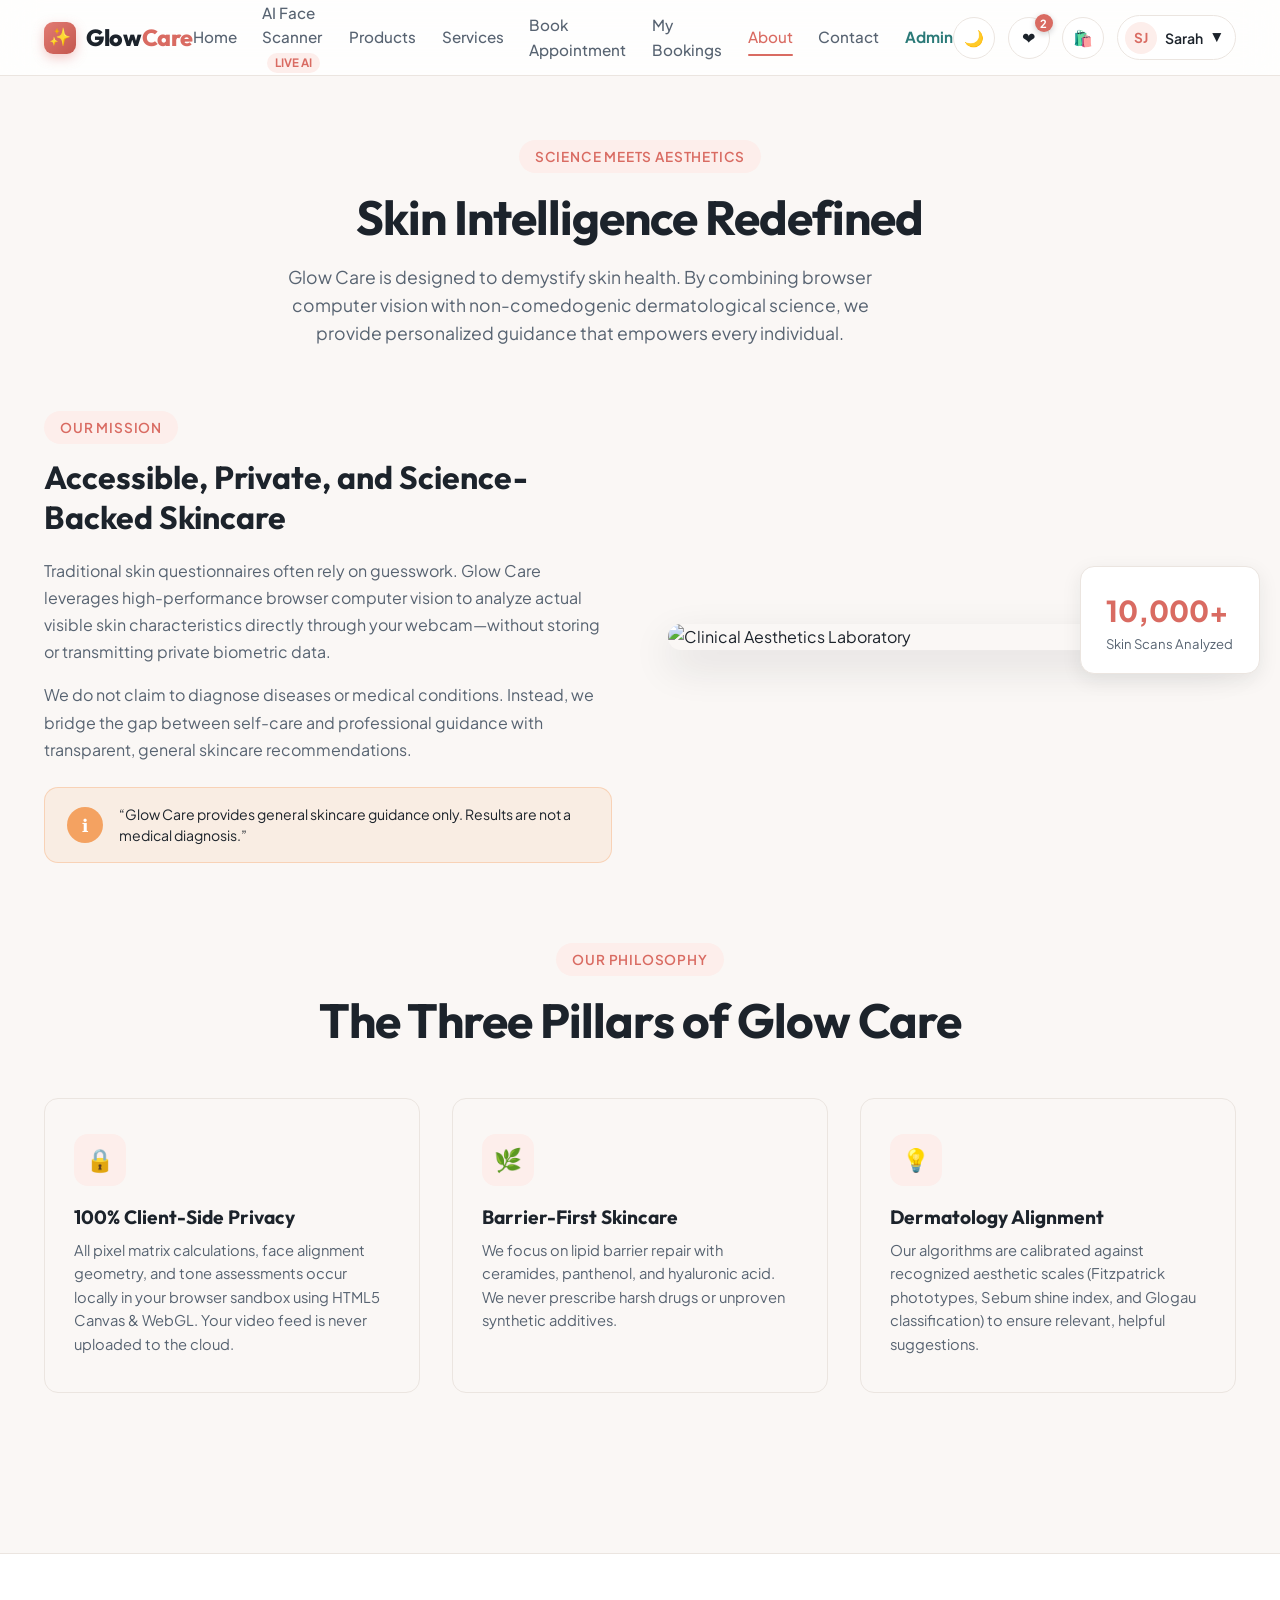
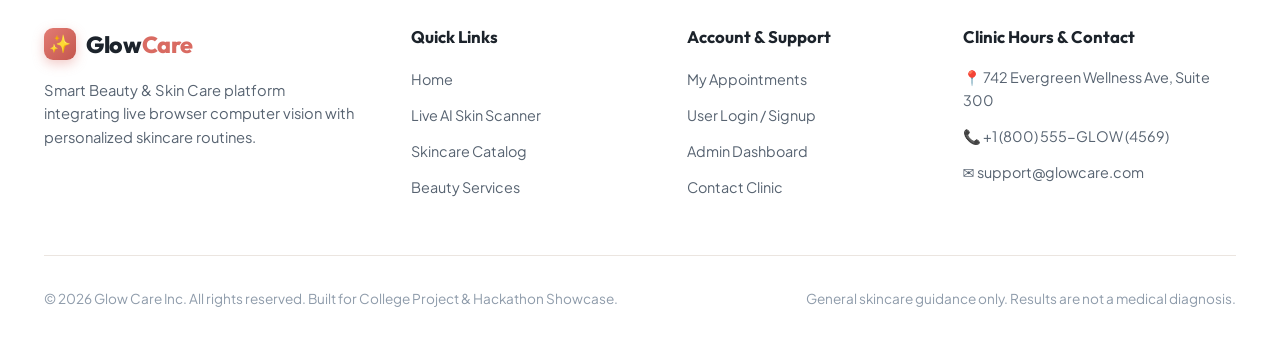
==== about.html @ b9cd25b6 "feat: complete Glow Care smart beauty and skin care website with Live AI Face Scanner" ====
<!DOCTYPE html>
<html lang="en">
<head>
  <meta charset="UTF-8">
  <meta name="viewport" content="width=device-width, initial-scale=1.0">
  <title>About Us | Glow Care – Smart Beauty & Skin Care</title>
  <meta name="description" content="Discover the mission, technology, and dermatological principles powering Glow Care's real-time AI face scanner and custom skincare.">
  
  <link rel="stylesheet" href="css/style.css">
  <link rel="icon" href="data:image/svg+xml,<svg xmlns='http://www.w3.org/2000/svg' viewBox='0 0 100 100'><text y='.9em' font-size='90'>🌿</text></svg>">
</head>
<body>

  <!-- Navigation Header -->
  <header class="site-header">
    <div class="container nav-container">
      <a href="index.html" class="brand-logo">
        <div class="brand-sparkle">✨</div>
        <div class="brand-name">Glow<span>Care</span></div>
      </a>

      <nav class="nav-menu">
        <a href="index.html" class="nav-link">Home</a>
        <a href="scanner.html" class="nav-link">
          AI Face Scanner <span class="nav-badge-pill">Live AI</span>
        </a>
        <a href="products.html" class="nav-link">Products</a>
        <a href="services.html" class="nav-link">Services</a>
        <a href="book.html" class="nav-link">Book Appointment</a>
        <a href="my-appointments.html" class="nav-link">My Bookings</a>
        <a href="about.html" class="nav-link active">About</a>
        <a href="contact.html" class="nav-link">Contact</a>
        <a href="admin.html" class="nav-link" id="nav-admin-link" style="color:var(--secondary); font-weight:700;">Admin</a>
      </nav>

      <div class="nav-actions">
        <button id="theme-toggle-btn" class="btn-icon" title="Toggle Light/Dark Theme">🌙</button>

        <button id="favorites-toggle-btn" class="btn-icon" title="Saved Favorites">
          ❤️
          <span id="nav-fav-count" class="badge-count" style="display:none;">0</span>
        </button>

        <button id="cart-toggle-btn" class="btn-icon" title="Shopping Cart">
          🛍️
          <span id="nav-cart-count" class="badge-count" style="display:none;">0</span>
        </button>

        <div class="user-menu-wrapper">
          <button id="user-avatar-btn" class="user-avatar-btn">
            <div id="nav-user-initials" class="avatar-circle">SJ</div>
            <span id="nav-user-name">Sarah</span>
            <span style="font-size:0.75rem;">▼</span>
          </button>
          
          <div id="user-dropdown-panel" class="dropdown-panel">
            <div class="dropdown-header">
              <div class="name">Sarah Jenkins</div>
              <div class="email">demo@glowcare.com</div>
            </div>
            <a href="my-appointments.html" class="dropdown-item">📅 My Appointments</a>
            <a href="scanner.html" class="dropdown-item">🔬 My Skin Scan</a>
            <a href="auth.html" class="dropdown-item">👤 Account Profile</a>
            <a href="admin.html" class="dropdown-item">⚙️ Admin Dashboard</a>
            <div class="dropdown-divider"></div>
            <button onclick="handleLogout()" class="dropdown-item" style="color:var(--status-danger);">🚪 Logout</button>
          </div>
        </div>

        <button class="mobile-nav-toggle btn-icon" aria-label="Toggle navigation">
          <span></span>
          <span></span>
          <span></span>
        </button>
      </div>
    </div>
  </header>

  <!-- About Main Section -->
  <main style="padding: 4rem 0 5rem;">
    <div class="container">

      <!-- Hero Intro -->
      <div style="text-align:center; max-width:760px; margin:0 auto 4rem;">
        <span class="section-tag">Science Meets Aesthetics</span>
        <h1 class="section-title">Skin Intelligence Redefined</h1>
        <p class="section-desc">
          Glow Care is designed to demystify skin health. By combining browser computer vision with non-comedogenic dermatological science, we provide personalized guidance that empowers every individual.
        </p>
      </div>

      <!-- Story & Vision Grid -->
      <div style="display:grid; grid-template-columns: 1fr 1fr; gap:3.5rem; align-items:center; margin-bottom:5rem;">
        <div>
          <span class="section-tag">Our Mission</span>
          <h2 style="font-size:2rem; margin-bottom:1.2rem;">Accessible, Private, and Science-Backed Skincare</h2>
          <p style="color:var(--text-secondary); line-height:1.7; margin-bottom:1rem;">
            Traditional skin questionnaires often rely on guesswork. Glow Care leverages high-performance browser computer vision to analyze actual visible skin characteristics directly through your webcam—without storing or transmitting private biometric data.
          </p>
          <p style="color:var(--text-secondary); line-height:1.7; margin-bottom:1.5rem;">
            We do not claim to diagnose diseases or medical conditions. Instead, we bridge the gap between self-care and professional guidance with transparent, general skincare recommendations.
          </p>
          <div class="medical-disclaimer-box" style="margin:0;">
            <div class="disclaimer-icon">ℹ️</div>
            <div class="disclaimer-text">
              “Glow Care provides general skincare guidance only. Results are not a medical diagnosis.”
            </div>
          </div>
        </div>

        <div style="position:relative;">
          <img src="https://images.unsplash.com/photo-1570172619644-dfd03ed5d881?auto=format&fit=crop&w=700&q=80" alt="Clinical Aesthetics Laboratory" style="border-radius:var(--radius-lg); box-shadow:var(--shadow-lg);">
          <div style="position:absolute; bottom:-1.5rem; right:-1.5rem; background:var(--bg-surface-elevated); border:1px solid var(--border-light); border-radius:var(--radius-md); padding:1.2rem 1.6rem; box-shadow:var(--shadow-md);">
            <div style="font-size:1.8rem; font-weight:800; color:var(--primary);">10,000+</div>
            <div style="font-size:0.82rem; color:var(--text-secondary);">Skin Scans Analyzed</div>
          </div>
        </div>
      </div>

      <!-- Core Pillars -->
      <div style="margin-bottom:5rem;">
        <div class="text-center" style="margin-bottom:3rem;">
          <span class="section-tag">Our Philosophy</span>
          <h2 class="section-title">The Three Pillars of Glow Care</h2>
        </div>

        <div class="benefits-grid">
          <div class="benefit-card">
            <div class="benefit-icon">🔒</div>
            <h3 class="benefit-title">100% Client-Side Privacy</h3>
            <p class="benefit-desc">
              All pixel matrix calculations, face alignment geometry, and tone assessments occur locally in your browser sandbox using HTML5 Canvas & WebGL. Your video feed is never uploaded to the cloud.
            </p>
          </div>

          <div class="benefit-card">
            <div class="benefit-icon">🌿</div>
            <h3 class="benefit-title">Barrier-First Skincare</h3>
            <p class="benefit-desc">
              We focus on lipid barrier repair with ceramides, panthenol, and hyaluronic acid. We never prescribe harsh drugs or unproven synthetic additives.
            </p>
          </div>

          <div class="benefit-card">
            <div class="benefit-icon">💡</div>
            <h3 class="benefit-title">Dermatology Alignment</h3>
            <p class="benefit-desc">
              Our algorithms are calibrated against recognized aesthetic scales (Fitzpatrick phototypes, Sebum shine index, and Glogau classification) to ensure relevant, helpful suggestions.
            </p>
          </div>
        </div>
      </div>

    </div>
  </main>

  <!-- Footer -->
  <footer class="site-footer">
    <div class="container">
      <div class="footer-grid">
        <div>
          <a href="index.html" class="brand-logo" style="margin-bottom:0.8rem;">
            <div class="brand-sparkle">✨</div>
            <div class="brand-name">Glow<span>Care</span></div>
          </a>
          <p class="footer-brand-desc">
            Smart Beauty & Skin Care platform integrating live browser computer vision with personalized skincare routines.
          </p>
        </div>

        <div>
          <h4 class="footer-col-title">Quick Links</h4>
          <ul class="footer-links-list">
            <li><a href="index.html" class="footer-link">Home</a></li>
            <li><a href="scanner.html" class="footer-link">Live AI Skin Scanner</a></li>
            <li><a href="products.html" class="footer-link">Skincare Catalog</a></li>
            <li><a href="services.html" class="footer-link">Beauty Services</a></li>
          </ul>
        </div>

        <div>
          <h4 class="footer-col-title">Account & Support</h4>
          <ul class="footer-links-list">
            <li><a href="my-appointments.html" class="footer-link">My Appointments</a></li>
            <li><a href="auth.html" class="footer-link">User Login / Signup</a></li>
            <li><a href="admin.html" class="footer-link">Admin Dashboard</a></li>
            <li><a href="contact.html" class="footer-link">Contact Clinic</a></li>
          </ul>
        </div>

        <div>
          <h4 class="footer-col-title">Clinic Hours & Contact</h4>
          <div class="footer-contact-info">
            <p>📍 742 Evergreen Wellness Ave, Suite 300</p>
            <p>📞 +1 (800) 555-GLOW (4569)</p>
            <p>✉️ support@glowcare.com</p>
          </div>
        </div>
      </div>

      <div class="footer-bottom-bar">
        <div>© 2026 Glow Care Inc. All rights reserved. Built for College Project & Hackathon Showcase.</div>
        <div>General skincare guidance only. Results are not a medical diagnosis.</div>
      </div>
    </div>
  </footer>

  <!-- Scripts -->
  <script src="js/store.js"></script>
  <script src="js/navbar.js"></script>
</body>
</html>
---- css/style.css ----
/* ==========================================================================
   Glow Care - Smart Beauty & Skin Care
   Master Stylesheet: Modern, Elegant, Responsive Beauty-Tech Design System
   ========================================================================== */

@import url('https://fonts.googleapis.com/css2?family=Outfit:wght@300;400;500;600;700;800&family=Playfair+Display:ital,wght@0,500;0,600;0,700;1,400&family=Plus+Jakarta+Sans:wght@400;500;600;700&display=swap');

:root {
  /* Color Palette - Radiant Rose & Clean Science */
  --primary: #D96B62;
  --primary-hover: #C5564D;
  --primary-light: #FDEEEB;
  --primary-gradient: linear-gradient(135deg, #E27B73 0%, #C4574E 100%);
  --primary-glow: rgba(217, 107, 98, 0.35);

  --secondary: #2B7A78;
  --secondary-light: #DEF2F1;
  --accent-gold: #D4AF37;
  --accent-peach: #F4A261;

  /* Surfaces & Backgrounds */
  --bg-main: #FAF7F5;
  --bg-surface: #FFFFFF;
  --bg-surface-elevated: #FFFFFF;
  --bg-glass: rgba(255, 255, 255, 0.82);
  --bg-glass-strong: rgba(255, 255, 255, 0.95);
  
  /* Text & Contrast */
  --text-primary: #1C232B;
  --text-secondary: #576371;
  --text-muted: #8E9BAA;
  --text-inverse: #FFFFFF;

  /* Borders & Shadows */
  --border-light: #EBE5E0;
  --border-focus: #D96B62;
  --shadow-sm: 0 2px 8px rgba(28, 35, 43, 0.04);
  --shadow-md: 0 6px 20px rgba(28, 35, 43, 0.08);
  --shadow-lg: 0 16px 40px rgba(28, 35, 43, 0.12);
  --shadow-glow: 0 8px 30px rgba(217, 107, 98, 0.25);

  /* Status Colors */
  --status-success: #2A9D8F;
  --status-warning: #E76F51;
  --status-info: #3A86FF;
  --status-danger: #E63946;

  /* Layout & Geometry */
  --radius-sm: 8px;
  --radius-md: 14px;
  --radius-lg: 20px;
  --radius-full: 9999px;
  --header-height: 76px;
  --container-max: 1240px;
  --transition-fast: 0.2s cubic-bezier(0.16, 1, 0.3, 1);
  --transition-smooth: 0.35s cubic-bezier(0.16, 1, 0.3, 1);

  /* Fonts */
  --font-main: 'Plus Jakarta Sans', system-ui, -apple-system, sans-serif;
  --font-heading: 'Outfit', 'Playfair Display', serif;
  --font-serif: 'Playfair Display', Georgia, serif;
}

/* Dark Theme Overrides */
[data-theme="dark"] {
  --bg-main: #0E1217;
  --bg-surface: #161C24;
  --bg-surface-elevated: #1F2732;
  --bg-glass: rgba(22, 28, 36, 0.85);
  --bg-glass-strong: rgba(22, 28, 36, 0.96);
  
  --text-primary: #F4F6F8;
  --text-secondary: #A4B2C1;
  --text-muted: #6B7C8E;
  
  --border-light: #2A3442;
  --shadow-sm: 0 2px 8px rgba(0, 0, 0, 0.3);
  --shadow-md: 0 8px 24px rgba(0, 0, 0, 0.4);
  --shadow-lg: 0 16px 44px rgba(0, 0, 0, 0.55);
  --primary-light: rgba(217, 107, 98, 0.18);
  --secondary-light: rgba(43, 122, 120, 0.2);
}

/* ==========================================================================
   Reset & Baseline
   ========================================================================== */
*, *::before, *::after {
  box-sizing: border-box;
  margin: 0;
  padding: 0;
}

html {
  scroll-behavior: smooth;
  font-size: 16px;
}

body {
  font-family: var(--font-main);
  background-color: var(--bg-main);
  color: var(--text-primary);
  line-height: 1.6;
  -webkit-font-smoothing: antialiased;
  min-height: 100vh;
  display: flex;
  flex-direction: column;
  overflow-x: hidden;
  transition: background-color var(--transition-smooth), color var(--transition-smooth);
}

img {
  max-width: 100%;
  height: auto;
  display: block;
}

a {
  color: inherit;
  text-decoration: none;
  transition: color var(--transition-fast);
}

button, input, select, textarea {
  font-family: inherit;
  font-size: inherit;
  color: inherit;
}

button {
  cursor: pointer;
  border: none;
  background: none;
}

ul {
  list-style: none;
}

/* Container */
.container {
  width: 100%;
  max-width: var(--container-max);
  margin-left: auto;
  margin-right: auto;
  padding-left: 1.5rem;
  padding-right: 1.5rem;
}

/* Typography Helpers */
h1, h2, h3, h4, h5, h6 {
  font-family: var(--font-heading);
  color: var(--text-primary);
  line-height: 1.25;
  font-weight: 700;
}

.serif {
  font-family: var(--font-serif);
  font-weight: 600;
  font-style: italic;
}

.section-tag {
  display: inline-flex;
  align-items: center;
  gap: 0.5rem;
  padding: 0.35rem 1rem;
  background: var(--primary-light);
  color: var(--primary);
  border-radius: var(--radius-full);
  font-size: 0.85rem;
  font-weight: 600;
  text-transform: uppercase;
  letter-spacing: 0.06em;
  margin-bottom: 0.85rem;
}

.section-title {
  font-size: clamp(2rem, 3.8vw, 3rem);
  font-weight: 700;
  margin-bottom: 1rem;
  letter-spacing: -0.02em;
}

.section-desc {
  font-size: 1.1rem;
  color: var(--text-secondary);
  max-width: 640px;
  margin-bottom: 2.5rem;
}

.text-center {
  text-align: center;
}

.text-center .section-desc {
  margin-left: auto;
  margin-right: auto;
}

/* ==========================================================================
   Buttons & Interactive Elements
   ========================================================================== */
.btn {
  display: inline-flex;
  align-items: center;
  justify-content: center;
  gap: 0.6rem;
  padding: 0.75rem 1.6rem;
  font-weight: 600;
  border-radius: var(--radius-full);
  transition: all var(--transition-fast);
  white-space: nowrap;
  font-size: 0.95rem;
}

.btn-primary {
  background: var(--primary-gradient);
  color: var(--text-inverse);
  box-shadow: 0 4px 14px var(--primary-glow);
}

.btn-primary:hover {
  transform: translateY(-2px);
  box-shadow: 0 6px 20px var(--primary-glow);
  opacity: 0.95;
}

.btn-secondary {
  background: var(--bg-surface);
  color: var(--text-primary);
  border: 1px solid var(--border-light);
}

.btn-secondary:hover {
  background: var(--primary-light);
  color: var(--primary);
  border-color: var(--primary);
  transform: translateY(-2px);
}

.btn-outline-primary {
  background: transparent;
  color: var(--primary);
  border: 1.5px solid var(--primary);
}

.btn-outline-primary:hover {
  background: var(--primary);
  color: var(--text-inverse);
  transform: translateY(-2px);
}

.btn-sm {
  padding: 0.5rem 1.1rem;
  font-size: 0.85rem;
}

.btn-lg {
  padding: 0.95rem 2.2rem;
  font-size: 1.05rem;
}

.btn-icon {
  width: 42px;
  height: 42px;
  padding: 0;
  border-radius: 50%;
  display: inline-flex;
  align-items: center;
  justify-content: center;
  border: 1px solid var(--border-light);
  background: var(--bg-surface);
  color: var(--text-primary);
  position: relative;
}

.btn-icon:hover {
  border-color: var(--primary);
  color: var(--primary);
  background: var(--primary-light);
}

.btn-scan-glow {
  background: linear-gradient(135deg, #E27B73 0%, #D45B50 50%, #9B3931 100%);
  color: #fff;
  position: relative;
  overflow: hidden;
  box-shadow: 0 0 25px rgba(226, 123, 115, 0.45);
}

.btn-scan-glow::after {
  content: '';
  position: absolute;
  top: -50%;
  left: -50%;
  width: 200%;
  height: 200%;
  background: linear-gradient(60deg, transparent, rgba(255,255,255,0.3), transparent);
  transform: rotate(30deg);
  animation: shineScan 3s infinite;
}

@keyframes shineScan {
  0% { transform: translate(-100%, -100%) rotate(30deg); }
  40%, 100% { transform: translate(100%, 100%) rotate(30deg); }
}

/* ==========================================================================
   Header & Navigation
   ========================================================================== */
.site-header {
  position: sticky;
  top: 0;
  z-index: 100;
  background: var(--bg-glass);
  backdrop-filter: blur(18px);
  -webkit-backdrop-filter: blur(18px);
  border-bottom: 1px solid var(--border-light);
  height: var(--header-height);
  display: flex;
  align-items: center;
  transition: all var(--transition-fast);
}

.nav-container {
  display: flex;
  align-items: center;
  justify-content: space-between;
  width: 100%;
}

.brand-logo {
  display: flex;
  align-items: center;
  gap: 0.65rem;
  font-family: var(--font-heading);
  font-weight: 800;
  font-size: 1.45rem;
  letter-spacing: -0.02em;
}

.brand-sparkle {
  width: 32px;
  height: 32px;
  background: var(--primary-gradient);
  border-radius: 9px;
  display: flex;
  align-items: center;
  justify-content: center;
  color: white;
  font-size: 1.1rem;
  box-shadow: 0 4px 12px var(--primary-glow);
}

.brand-name span {
  color: var(--primary);
}

.nav-menu {
  display: flex;
  align-items: center;
  gap: 1.6rem;
}

.nav-link {
  font-weight: 500;
  color: var(--text-secondary);
  font-size: 0.95rem;
  position: relative;
  padding: 0.4rem 0;
}

.nav-link:hover, .nav-link.active {
  color: var(--primary);
}

.nav-link.active::after {
  content: '';
  position: absolute;
  bottom: 0;
  left: 0;
  width: 100%;
  height: 2.5px;
  background: var(--primary);
  border-radius: var(--radius-full);
}

.nav-badge-pill {
  background: var(--primary-light);
  color: var(--primary);
  font-size: 0.72rem;
  padding: 0.15rem 0.5rem;
  border-radius: var(--radius-full);
  font-weight: 700;
  margin-left: 0.3rem;
  text-transform: uppercase;
}

.nav-actions {
  display: flex;
  align-items: center;
  gap: 0.8rem;
}

.badge-count {
  position: absolute;
  top: -4px;
  right: -4px;
  background: var(--primary);
  color: white;
  font-size: 0.7rem;
  font-weight: 700;
  width: 18px;
  height: 18px;
  border-radius: 50%;
  display: flex;
  align-items: center;
  justify-content: center;
  box-shadow: 0 2px 6px rgba(0,0,0,0.2);
}

/* User Menu Dropdown */
.user-menu-wrapper {
  position: relative;
}

.user-avatar-btn {
  display: flex;
  align-items: center;
  gap: 0.55rem;
  padding: 0.35rem 0.8rem 0.35rem 0.4rem;
  border-radius: var(--radius-full);
  background: var(--bg-surface);
  border: 1px solid var(--border-light);
  font-weight: 600;
  font-size: 0.88rem;
}

.avatar-circle {
  width: 32px;
  height: 32px;
  border-radius: 50%;
  background: var(--primary-light);
  color: var(--primary);
  display: flex;
  align-items: center;
  justify-content: center;
  font-weight: 700;
  font-size: 0.85rem;
}

.dropdown-panel {
  position: absolute;
  right: 0;
  top: calc(100% + 10px);
  width: 240px;
  background: var(--bg-surface-elevated);
  border: 1px solid var(--border-light);
  border-radius: var(--radius-md);
  box-shadow: var(--shadow-lg);
  padding: 0.6rem;
  display: none;
  flex-direction: column;
  z-index: 150;
  animation: fadeInDown 0.2s ease-out;
}

.dropdown-panel.show {
  display: flex;
}

.dropdown-header {
  padding: 0.6rem 0.8rem;
  border-bottom: 1px solid var(--border-light);
  margin-bottom: 0.4rem;
}

.dropdown-header .name {
  font-weight: 700;
  font-size: 0.95rem;
}

.dropdown-header .email {
  font-size: 0.8rem;
  color: var(--text-muted);
}

.dropdown-item {
  padding: 0.55rem 0.8rem;
  display: flex;
  align-items: center;
  gap: 0.7rem;
  border-radius: var(--radius-sm);
  font-size: 0.9rem;
  color: var(--text-primary);
  font-weight: 500;
}

.dropdown-item:hover {
  background: var(--primary-light);
  color: var(--primary);
}

.dropdown-divider {
  height: 1px;
  background: var(--border-light);
  margin: 0.4rem 0;
}

/* Mobile Toggle Hamburger */
.mobile-nav-toggle {
  display: none;
  flex-direction: column;
  gap: 5px;
  width: 36px;
  height: 36px;
  align-items: center;
  justify-content: center;
}

.mobile-nav-toggle span {
  width: 22px;
  height: 2px;
  background: var(--text-primary);
  border-radius: 2px;
  transition: all var(--transition-fast);
}

/* ==========================================================================
   Hero Section
   ========================================================================== */
.hero-section {
  position: relative;
  padding: 5rem 0 4rem;
  overflow: hidden;
}

.hero-glow-bg {
  position: absolute;
  top: -100px;
  right: -50px;
  width: 550px;
  height: 550px;
  background: radial-gradient(circle, rgba(217, 107, 98, 0.15) 0%, rgba(244, 162, 97, 0.08) 50%, transparent 75%);
  filter: blur(60px);
  pointer-events: none;
  z-index: 0;
}

.hero-glow-left {
  position: absolute;
  bottom: 0;
  left: -80px;
  width: 450px;
  height: 450px;
  background: radial-gradient(circle, rgba(43, 122, 120, 0.12) 0%, transparent 70%);
  filter: blur(50px);
  pointer-events: none;
  z-index: 0;
}

.hero-grid {
  display: grid;
  grid-template-columns: 1.15fr 0.85fr;
  align-items: center;
  gap: 3.5rem;
  position: relative;
  z-index: 1;
}

.hero-content h1 {
  font-size: clamp(2.4rem, 4.4vw, 3.8rem);
  line-height: 1.15;
  margin-bottom: 1.25rem;
  letter-spacing: -0.03em;
}

.hero-content h1 .gradient-text {
  background: var(--primary-gradient);
  -webkit-background-clip: text;
  -webkit-text-fill-color: transparent;
}

.hero-subtitle {
  font-size: 1.2rem;
  color: var(--text-secondary);
  line-height: 1.7;
  margin-bottom: 2.2rem;
  max-width: 560px;
}

.hero-actions {
  display: flex;
  flex-wrap: wrap;
  align-items: center;
  gap: 1rem;
  margin-bottom: 2.8rem;
}

.hero-badges-row {
  display: flex;
  align-items: center;
  gap: 1.8rem;
  padding-top: 1.2rem;
  border-top: 1px solid var(--border-light);
}

.hero-badge-item {
  display: flex;
  align-items: center;
  gap: 0.6rem;
}

.badge-icon {
  width: 38px;
  height: 38px;
  border-radius: 50%;
  background: var(--primary-light);
  color: var(--primary);
  display: flex;
  align-items: center;
  justify-content: center;
  font-size: 1.1rem;
}

.badge-text .num {
  font-weight: 800;
  font-size: 1.05rem;
  display: block;
  line-height: 1.1;
}

.badge-text .label {
  font-size: 0.78rem;
  color: var(--text-muted);
}

/* Scanner Interactive Teaser Card in Hero */
.hero-visual {
  position: relative;
}

.scanner-teaser-card {
  background: var(--bg-surface);
  border: 1px solid var(--border-light);
  border-radius: var(--radius-lg);
  padding: 1.2rem;
  box-shadow: var(--shadow-lg);
  position: relative;
  overflow: hidden;
}

.teaser-media-wrapper {
  position: relative;
  border-radius: var(--radius-md);
  overflow: hidden;
  aspect-ratio: 4/4.8;
  background: #111;
}

.teaser-media-wrapper img {
  width: 100%;
  height: 100%;
  object-fit: cover;
  filter: brightness(0.92);
}

.scanner-laser-line {
  position: absolute;
  top: 0;
  left: 0;
  right: 0;
  height: 3px;
  background: linear-gradient(90deg, transparent, #E27B73, #FFFFFF, #E27B73, transparent);
  box-shadow: 0 0 16px #E27B73, 0 0 30px #E27B73;
  animation: laserSweep 3.2s infinite ease-in-out;
}

@keyframes laserSweep {
  0% { top: 10%; opacity: 0.2; }
  50% { top: 85%; opacity: 1; }
  100% { top: 10%; opacity: 0.2; }
}

.scanner-hud-box {
  position: absolute;
  top: 18%;
  left: 18%;
  right: 18%;
  bottom: 22%;
  border: 2px dashed rgba(226, 123, 115, 0.7);
  border-radius: 40% 40% 45% 45%;
  pointer-events: none;
}

.hud-corner {
  position: absolute;
  width: 16px;
  height: 16px;
  border-color: #E27B73;
  border-style: solid;
}
.hud-tl { top: -2px; left: -2px; border-width: 3px 0 0 3px; }
.hud-tr { top: -2px; right: -2px; border-width: 3px 3px 0 0; }
.hud-bl { bottom: -2px; left: -2px; border-width: 0 0 3px 3px; }
.hud-br { bottom: -2px; right: -2px; border-width: 0 3px 3px 0; }

.teaser-tag-chip {
  position: absolute;
  bottom: 1rem;
  left: 1rem;
  right: 1rem;
  background: rgba(14, 18, 23, 0.85);
  backdrop-filter: blur(10px);
  padding: 0.7rem 1rem;
  border-radius: var(--radius-md);
  border: 1px solid rgba(255,255,255,0.15);
  color: white;
  display: flex;
  align-items: center;
  justify-content: space-between;
}

.teaser-floating-badge {
  position: absolute;
  background: var(--bg-surface-elevated);
  border: 1px solid var(--border-light);
  border-radius: var(--radius-md);
  padding: 0.65rem 1rem;
  box-shadow: var(--shadow-md);
  display: flex;
  align-items: center;
  gap: 0.65rem;
  z-index: 2;
  animation: floatCard 4s ease-in-out infinite alternate;
}

.floating-badge-1 {
  top: 2rem;
  left: -2rem;
}

.floating-badge-2 {
  bottom: 3.5rem;
  right: -1.5rem;
  animation-delay: -2s;
}

@keyframes floatCard {
  0% { transform: translateY(0px); }
  100% { transform: translateY(-10px); }
}

/* ==========================================================================
   Section: Feature Showcase (Scanner Highlight)
   ========================================================================== */
.feature-highlight-section {
  padding: 5rem 0;
  background: linear-gradient(180deg, var(--bg-main) 0%, var(--bg-surface) 100%);
}

.highlight-box {
  background: linear-gradient(135deg, rgba(217, 107, 98, 0.08) 0%, rgba(43, 122, 120, 0.06) 100%);
  border: 1.5px solid var(--border-light);
  border-radius: var(--radius-lg);
  padding: 3.5rem 3rem;
  display: grid;
  grid-template-columns: 1fr 1fr;
  gap: 3rem;
  align-items: center;
  position: relative;
  overflow: hidden;
}

.highlight-points-list {
  display: grid;
  grid-template-columns: 1fr 1fr;
  gap: 1.2rem;
  margin: 1.8rem 0 2.2rem;
}

.highlight-point-item {
  display: flex;
  align-items: flex-start;
  gap: 0.75rem;
}

.point-icon {
  width: 28px;
  height: 28px;
  border-radius: 50%;
  background: var(--primary);
  color: white;
  display: flex;
  align-items: center;
  justify-content: center;
  font-size: 0.85rem;
  flex-shrink: 0;
  margin-top: 2px;
}

.point-title {
  font-weight: 700;
  font-size: 0.95rem;
}

.point-desc {
  font-size: 0.82rem;
  color: var(--text-secondary);
}

.scanner-preview-interactive {
  background: var(--bg-surface);
  border-radius: var(--radius-md);
  border: 1px solid var(--border-light);
  padding: 1.5rem;
  box-shadow: var(--shadow-lg);
}

.analysis-radar-preview {
  display: flex;
  flex-direction: column;
  gap: 1rem;
}

.metric-bar-group {
  display: flex;
  flex-direction: column;
  gap: 0.3rem;
}

.metric-header {
  display: flex;
  justify-content: space-between;
  font-size: 0.88rem;
  font-weight: 600;
}

.metric-bar-track {
  height: 8px;
  background: var(--border-light);
  border-radius: var(--radius-full);
  overflow: hidden;
}

.metric-bar-fill {
  height: 100%;
  border-radius: var(--radius-full);
  background: var(--primary-gradient);
}

/* ==========================================================================
   Section: How It Works (4 Steps)
   ========================================================================== */
.how-it-works-section {
  padding: 5rem 0;
}

.steps-grid {
  display: grid;
  grid-template-columns: repeat(4, 1fr);
  gap: 1.8rem;
  position: relative;
}

.step-card {
  background: var(--bg-surface);
  border: 1px solid var(--border-light);
  border-radius: var(--radius-md);
  padding: 2.2rem 1.6rem;
  position: relative;
  transition: all var(--transition-smooth);
  display: flex;
  flex-direction: column;
}

.step-card:hover {
  transform: translateY(-8px);
  box-shadow: var(--shadow-lg);
  border-color: var(--primary);
}

.step-number {
  position: absolute;
  top: 1.2rem;
  right: 1.2rem;
  font-family: var(--font-heading);
  font-size: 2.5rem;
  font-weight: 800;
  color: var(--primary-light);
  line-height: 1;
}

.step-icon-box {
  width: 58px;
  height: 58px;
  border-radius: 16px;
  background: var(--primary-light);
  color: var(--primary);
  display: flex;
  align-items: center;
  justify-content: center;
  font-size: 1.6rem;
  margin-bottom: 1.4rem;
}

.step-title {
  font-size: 1.25rem;
  font-weight: 700;
  margin-bottom: 0.6rem;
}

.step-desc {
  font-size: 0.92rem;
  color: var(--text-secondary);
  line-height: 1.6;
}

/* ==========================================================================
   Section: Products Catalog & Cards
   ========================================================================== */
.products-section {
  padding: 5rem 0;
}

.products-filter-bar {
  display: flex;
  flex-wrap: wrap;
  align-items: center;
  justify-content: space-between;
  gap: 1.2rem;
  margin-bottom: 2.5rem;
  padding: 1.2rem 1.6rem;
  background: var(--bg-surface);
  border: 1px solid var(--border-light);
  border-radius: var(--radius-md);
  box-shadow: var(--shadow-sm);
}

.search-input-wrapper {
  position: relative;
  min-width: 280px;
  flex: 1;
}

.search-input-wrapper input {
  width: 100%;
  padding: 0.65rem 1rem 0.65rem 2.5rem;
  border: 1px solid var(--border-light);
  border-radius: var(--radius-full);
  background: var(--bg-main);
  outline: none;
  font-size: 0.92rem;
  transition: border-color var(--transition-fast);
}

.search-input-wrapper input:focus {
  border-color: var(--primary);
}

.search-icon-pos {
  position: absolute;
  left: 0.9rem;
  top: 50%;
  transform: translateY(-50%);
  color: var(--text-muted);
  pointer-events: none;
}

.filter-categories-pills {
  display: flex;
  flex-wrap: wrap;
  gap: 0.5rem;
}

.filter-pill {
  padding: 0.45rem 1rem;
  border-radius: var(--radius-full);
  font-size: 0.85rem;
  font-weight: 600;
  background: var(--bg-main);
  border: 1px solid var(--border-light);
  color: var(--text-secondary);
  transition: all var(--transition-fast);
}

.filter-pill:hover, .filter-pill.active {
  background: var(--primary);
  color: white;
  border-color: var(--primary);
}

.filter-selects-group {
  display: flex;
  gap: 0.75rem;
}

.filter-select {
  padding: 0.55rem 1.1rem;
  border-radius: var(--radius-md);
  border: 1px solid var(--border-light);
  background: var(--bg-surface);
  color: var(--text-primary);
  font-size: 0.88rem;
  outline: none;
  font-weight: 500;
}

/* Product Grid */
.products-grid {
  display: grid;
  grid-template-columns: repeat(auto-fill, minmax(280px, 1fr));
  gap: 2rem;
}

.product-card {
  background: var(--bg-surface);
  border: 1px solid var(--border-light);
  border-radius: var(--radius-md);
  overflow: hidden;
  transition: all var(--transition-smooth);
  display: flex;
  flex-direction: column;
  position: relative;
}

.product-card:hover {
  transform: translateY(-6px);
  box-shadow: var(--shadow-lg);
  border-color: var(--primary);
}

.product-thumb-wrapper {
  position: relative;
  aspect-ratio: 1/1;
  background: #F2EFEB;
  overflow: hidden;
}

.product-thumb-wrapper img {
  width: 100%;
  height: 100%;
  object-fit: cover;
  transition: transform 0.6s cubic-bezier(0.16, 1, 0.3, 1);
}

.product-card:hover .product-thumb-wrapper img {
  transform: scale(1.06);
}

.product-fav-btn {
  position: absolute;
  top: 0.8rem;
  right: 0.8rem;
  width: 36px;
  height: 36px;
  border-radius: 50%;
  background: rgba(255, 255, 255, 0.9);
  backdrop-filter: blur(6px);
  display: flex;
  align-items: center;
  justify-content: center;
  color: var(--text-muted);
  box-shadow: var(--shadow-sm);
  transition: all var(--transition-fast);
  z-index: 2;
}

.product-fav-btn.active, .product-fav-btn:hover {
  color: #E63946;
  background: white;
}

.product-badge-tag {
  position: absolute;
  bottom: 0.8rem;
  left: 0.8rem;
  background: rgba(14, 18, 23, 0.78);
  backdrop-filter: blur(8px);
  color: white;
  font-size: 0.74rem;
  font-weight: 600;
  padding: 0.25rem 0.65rem;
  border-radius: var(--radius-full);
}

.product-body {
  padding: 1.4rem;
  display: flex;
  flex-direction: column;
  flex-grow: 1;
}

.product-meta-row {
  display: flex;
  justify-content: space-between;
  align-items: center;
  margin-bottom: 0.4rem;
}

.product-category-name {
  font-size: 0.78rem;
  font-weight: 700;
  text-transform: uppercase;
  color: var(--primary);
  letter-spacing: 0.04em;
}

.product-rating {
  font-size: 0.82rem;
  color: var(--accent-gold);
  font-weight: 600;
  display: flex;
  align-items: center;
  gap: 0.2rem;
}

.product-title {
  font-size: 1.05rem;
  font-weight: 700;
  margin-bottom: 0.5rem;
  line-height: 1.35;
  display: -webkit-box;
  -webkit-line-clamp: 2;
  -webkit-box-orient: vertical;
  overflow: hidden;
}

.product-desc {
  font-size: 0.85rem;
  color: var(--text-secondary);
  line-height: 1.5;
  margin-bottom: 0.85rem;
  display: -webkit-box;
  -webkit-line-clamp: 2;
  -webkit-box-orient: vertical;
  overflow: hidden;
}

/* Why Recommended Highlight Badge */
.why-recommended-box {
  background: var(--primary-light);
  border-left: 3px solid var(--primary);
  padding: 0.55rem 0.75rem;
  border-radius: 4px;
  font-size: 0.8rem;
  color: var(--text-primary);
  margin-bottom: 1rem;
  line-height: 1.4;
}

.why-recommended-box strong {
  color: var(--primary);
  display: block;
  font-size: 0.75rem;
  text-transform: uppercase;
  letter-spacing: 0.03em;
  margin-bottom: 2px;
}

.product-footer-row {
  display: flex;
  align-items: center;
  justify-content: space-between;
  margin-top: auto;
  padding-top: 1rem;
  border-top: 1px solid var(--border-light);
}

.product-price {
  font-size: 1.3rem;
  font-weight: 800;
  color: var(--text-primary);
}

.product-card-actions {
  display: flex;
  align-items: center;
  gap: 0.5rem;
}

/* ==========================================================================
   Section: Beauty Services Cards
   ========================================================================== */
.services-section {
  padding: 5rem 0;
}

.services-grid {
  display: grid;
  grid-template-columns: repeat(auto-fill, minmax(350px, 1fr));
  gap: 2rem;
}

.service-card {
  background: var(--bg-surface);
  border: 1px solid var(--border-light);
  border-radius: var(--radius-md);
  overflow: hidden;
  transition: all var(--transition-smooth);
  display: flex;
  flex-direction: column;
}

.service-card:hover {
  transform: translateY(-6px);
  box-shadow: var(--shadow-lg);
  border-color: var(--primary);
}

.service-image-box {
  position: relative;
  aspect-ratio: 16/9;
  background: #EBE5E0;
  overflow: hidden;
}

.service-image-box img {
  width: 100%;
  height: 100%;
  object-fit: cover;
  transition: transform 0.6s ease;
}

.service-card:hover .service-image-box img {
  transform: scale(1.05);
}

.service-duration-badge {
  position: absolute;
  bottom: 0.8rem;
  right: 0.8rem;
  background: rgba(14, 18, 23, 0.82);
  backdrop-filter: blur(8px);
  color: white;
  font-size: 0.78rem;
  font-weight: 600;
  padding: 0.25rem 0.75rem;
  border-radius: var(--radius-full);
}

.service-body {
  padding: 1.5rem;
  display: flex;
  flex-direction: column;
  flex-grow: 1;
}

.service-title {
  font-size: 1.25rem;
  font-weight: 700;
  margin-bottom: 0.5rem;
}

.service-desc {
  font-size: 0.9rem;
  color: var(--text-secondary);
  line-height: 1.6;
  margin-bottom: 1.1rem;
}

.service-suited-box {
  background: var(--bg-main);
  padding: 0.6rem 0.8rem;
  border-radius: var(--radius-sm);
  font-size: 0.82rem;
  color: var(--text-secondary);
  margin-bottom: 1.2rem;
}

.service-suited-box strong {
  color: var(--text-primary);
}

.service-footer {
  display: flex;
  align-items: center;
  justify-content: space-between;
  margin-top: auto;
  padding-top: 1.1rem;
  border-top: 1px solid var(--border-light);
}

.service-price {
  font-size: 1.4rem;
  font-weight: 800;
  color: var(--text-primary);
}

/* ==========================================================================
   Section: Why Choose Us
   ========================================================================== */
.why-choose-section {
  padding: 5rem 0;
  background: var(--bg-surface);
}

.benefits-grid {
  display: grid;
  grid-template-columns: repeat(3, 1fr);
  gap: 2rem;
}

.benefit-card {
  padding: 2.2rem 1.8rem;
  border: 1px solid var(--border-light);
  border-radius: var(--radius-md);
  background: var(--bg-main);
  transition: all var(--transition-smooth);
}

.benefit-card:hover {
  transform: translateY(-6px);
  border-color: var(--primary);
  box-shadow: var(--shadow-md);
}

.benefit-icon {
  width: 52px;
  height: 52px;
  border-radius: 14px;
  background: var(--primary-light);
  color: var(--primary);
  display: flex;
  align-items: center;
  justify-content: center;
  font-size: 1.4rem;
  margin-bottom: 1.2rem;
}

.benefit-title {
  font-size: 1.2rem;
  font-weight: 700;
  margin-bottom: 0.6rem;
}

.benefit-desc {
  font-size: 0.92rem;
  color: var(--text-secondary);
  line-height: 1.6;
}

/* ==========================================================================
   Medical Disclaimer Banner (Mandatory Prompt Feature)
   ========================================================================== */
.medical-disclaimer-box {
  background: rgba(244, 162, 97, 0.12);
  border: 1.5px solid rgba(244, 162, 97, 0.35);
  border-radius: var(--radius-md);
  padding: 1rem 1.4rem;
  display: flex;
  align-items: center;
  gap: 1rem;
  margin: 1.5rem 0;
}

.disclaimer-icon {
  width: 36px;
  height: 36px;
  border-radius: 50%;
  background: var(--accent-peach);
  color: white;
  display: flex;
  align-items: center;
  justify-content: center;
  font-size: 1.1rem;
  flex-shrink: 0;
}

.disclaimer-text {
  font-size: 0.88rem;
  color: var(--text-primary);
  line-height: 1.5;
}

.disclaimer-text strong {
  font-weight: 700;
}

/* ==========================================================================
   Modals & Drawers
   ========================================================================== */
.modal-overlay {
  position: fixed;
  top: 0;
  left: 0;
  right: 0;
  bottom: 0;
  background: rgba(14, 18, 23, 0.65);
  backdrop-filter: blur(8px);
  z-index: 200;
  display: none;
  align-items: center;
  justify-content: center;
  padding: 1.5rem;
  animation: fadeIn 0.25s ease-out;
}

.modal-overlay.active {
  display: flex;
}

.modal-card {
  background: var(--bg-surface-elevated);
  border: 1px solid var(--border-light);
  border-radius: var(--radius-lg);
  max-width: 680px;
  width: 100%;
  max-height: 90vh;
  overflow-y: auto;
  box-shadow: var(--shadow-lg);
  position: relative;
  padding: 2.2rem;
  animation: scaleUp 0.28s cubic-bezier(0.16, 1, 0.3, 1);
}

.modal-close-btn {
  position: absolute;
  top: 1.2rem;
  right: 1.2rem;
  width: 36px;
  height: 36px;
  border-radius: 50%;
  display: flex;
  align-items: center;
  justify-content: center;
  background: var(--bg-main);
  color: var(--text-muted);
}

.modal-close-btn:hover {
  background: var(--primary-light);
  color: var(--primary);
}

/* Slide-in Drawers (Cart & Favorites) */
.drawer-overlay {
  position: fixed;
  inset: 0;
  background: rgba(14, 18, 23, 0.55);
  backdrop-filter: blur(4px);
  z-index: 210;
  opacity: 0;
  visibility: hidden;
  transition: all var(--transition-fast);
}

.drawer-overlay.active {
  opacity: 1;
  visibility: visible;
}

.drawer-content {
  position: fixed;
  top: 0;
  right: 0;
  bottom: 0;
  width: 100%;
  max-width: 420px;
  background: var(--bg-surface-elevated);
  border-left: 1px solid var(--border-light);
  z-index: 220;
  display: flex;
  flex-direction: column;
  transform: translateX(100%);
  transition: transform var(--transition-smooth);
  box-shadow: var(--shadow-lg);
}

.drawer-overlay.active .drawer-content {
  transform: translateX(0);
}

.drawer-header {
  padding: 1.2rem 1.5rem;
  border-bottom: 1px solid var(--border-light);
  display: flex;
  align-items: center;
  justify-content: space-between;
}

.drawer-title {
  font-size: 1.2rem;
  font-weight: 700;
  display: flex;
  align-items: center;
  gap: 0.5rem;
}

.drawer-body {
  padding: 1.5rem;
  overflow-y: auto;
  flex-grow: 1;
}

.drawer-footer {
  padding: 1.2rem 1.5rem;
  border-top: 1px solid var(--border-light);
  background: var(--bg-main);
}

/* Cart Items inside Drawer */
.cart-item-card {
  display: flex;
  gap: 1rem;
  padding: 1rem 0;
  border-bottom: 1px solid var(--border-light);
  align-items: center;
}

.cart-item-thumb {
  width: 64px;
  height: 64px;
  border-radius: var(--radius-sm);
  object-fit: cover;
  background: #ECE7E2;
}

.cart-item-info {
  flex-grow: 1;
}

.cart-item-title {
  font-size: 0.92rem;
  font-weight: 600;
  margin-bottom: 0.25rem;
  line-height: 1.3;
}

.cart-item-price {
  font-weight: 700;
  color: var(--primary);
  font-size: 0.95rem;
}

.cart-qty-ctrl {
  display: flex;
  align-items: center;
  gap: 0.4rem;
  margin-top: 0.4rem;
}

.cart-qty-btn {
  width: 24px;
  height: 24px;
  border-radius: 4px;
  border: 1px solid var(--border-light);
  background: var(--bg-surface);
  display: flex;
  align-items: center;
  justify-content: center;
  font-size: 0.85rem;
}

/* ==========================================================================
   Toast Notification System
   ========================================================================== */
.toast-container {
  position: fixed;
  bottom: 1.5rem;
  right: 1.5rem;
  z-index: 300;
  display: flex;
  flex-direction: column;
  gap: 0.75rem;
  pointer-events: none;
}

.toast {
  pointer-events: auto;
  background: var(--bg-surface-elevated);
  border: 1px solid var(--border-light);
  border-radius: var(--radius-md);
  padding: 0.85rem 1.2rem;
  box-shadow: var(--shadow-lg);
  display: flex;
  align-items: center;
  gap: 0.75rem;
  min-width: 280px;
  max-width: 400px;
  animation: slideInRight 0.3s cubic-bezier(0.16, 1, 0.3, 1);
  transition: all var(--transition-fast);
}

.toast-icon {
  width: 28px;
  height: 28px;
  border-radius: 50%;
  background: var(--primary-light);
  color: var(--primary);
  display: flex;
  align-items: center;
  justify-content: center;
  flex-shrink: 0;
}

.toast-message {
  font-size: 0.9rem;
  font-weight: 500;
}

/* ==========================================================================
   Footer
   ========================================================================== */
.site-footer {
  margin-top: auto;
  background: var(--bg-surface);
  border-top: 1px solid var(--border-light);
  padding: 4.5rem 0 2rem;
}

.footer-grid {
  display: grid;
  grid-template-columns: 1.4fr 1fr 1fr 1.2fr;
  gap: 3rem;
  margin-bottom: 3.5rem;
}

.footer-brand-desc {
  font-size: 0.92rem;
  color: var(--text-secondary);
  line-height: 1.6;
  margin: 1rem 0 1.5rem;
  max-width: 320px;
}

.footer-socials {
  display: flex;
  gap: 0.6rem;
}

.footer-col-title {
  font-size: 1.05rem;
  font-weight: 700;
  margin-bottom: 1.2rem;
}

.footer-links-list {
  display: flex;
  flex-direction: column;
  gap: 0.65rem;
}

.footer-link {
  font-size: 0.9rem;
  color: var(--text-secondary);
  transition: color var(--transition-fast);
}

.footer-link:hover {
  color: var(--primary);
}

.footer-contact-info {
  display: flex;
  flex-direction: column;
  gap: 0.8rem;
  font-size: 0.9rem;
  color: var(--text-secondary);
}

.footer-bottom-bar {
  padding-top: 2rem;
  border-top: 1px solid var(--border-light);
  display: flex;
  align-items: center;
  justify-content: space-between;
  font-size: 0.85rem;
  color: var(--text-muted);
}

/* ==========================================================================
   Keyframes Animations
   ========================================================================== */
@keyframes fadeIn {
  from { opacity: 0; }
  to { opacity: 1; }
}

@keyframes fadeInDown {
  from { opacity: 0; transform: translateY(-8px); }
  to { opacity: 1; transform: translateY(0); }
}

@keyframes slideInRight {
  from { opacity: 0; transform: translateX(40px); }
  to { opacity: 1; transform: translateX(0); }
}

@keyframes scaleUp {
  from { opacity: 0; transform: scale(0.94); }
  to { opacity: 1; transform: scale(1); }
}

/* ==========================================================================
   Responsive Breakpoints
   ========================================================================== */
@media (max-width: 1024px) {
  .hero-grid {
    grid-template-columns: 1fr;
    gap: 3rem;
  }
  .highlight-box {
    grid-template-columns: 1fr;
  }
  .steps-grid {
    grid-template-columns: repeat(2, 1fr);
  }
  .benefits-grid {
    grid-template-columns: 1fr;
  }
  .footer-grid {
    grid-template-columns: 1fr 1fr;
  }
}

@media (max-width: 768px) {
  .nav-menu {
    position: fixed;
    top: var(--header-height);
    left: 0;
    right: 0;
    bottom: 0;
    background: var(--bg-surface-elevated);
    flex-direction: column;
    align-items: flex-start;
    padding: 2rem;
    gap: 1.2rem;
    transform: translateX(-100%);
    transition: transform var(--transition-smooth);
    border-top: 1px solid var(--border-light);
    z-index: 99;
  }

  .nav-menu.mobile-open {
    transform: translateX(0);
  }

  .mobile-nav-toggle {
    display: flex;
  }

  .steps-grid {
    grid-template-columns: 1fr;
  }

  .products-grid, .services-grid {
    grid-template-columns: 1fr;
  }

  .footer-grid {
    grid-template-columns: 1fr;
  }

  .footer-bottom-bar {
    flex-direction: column;
    gap: 0.8rem;
    text-align: center;
  }
}
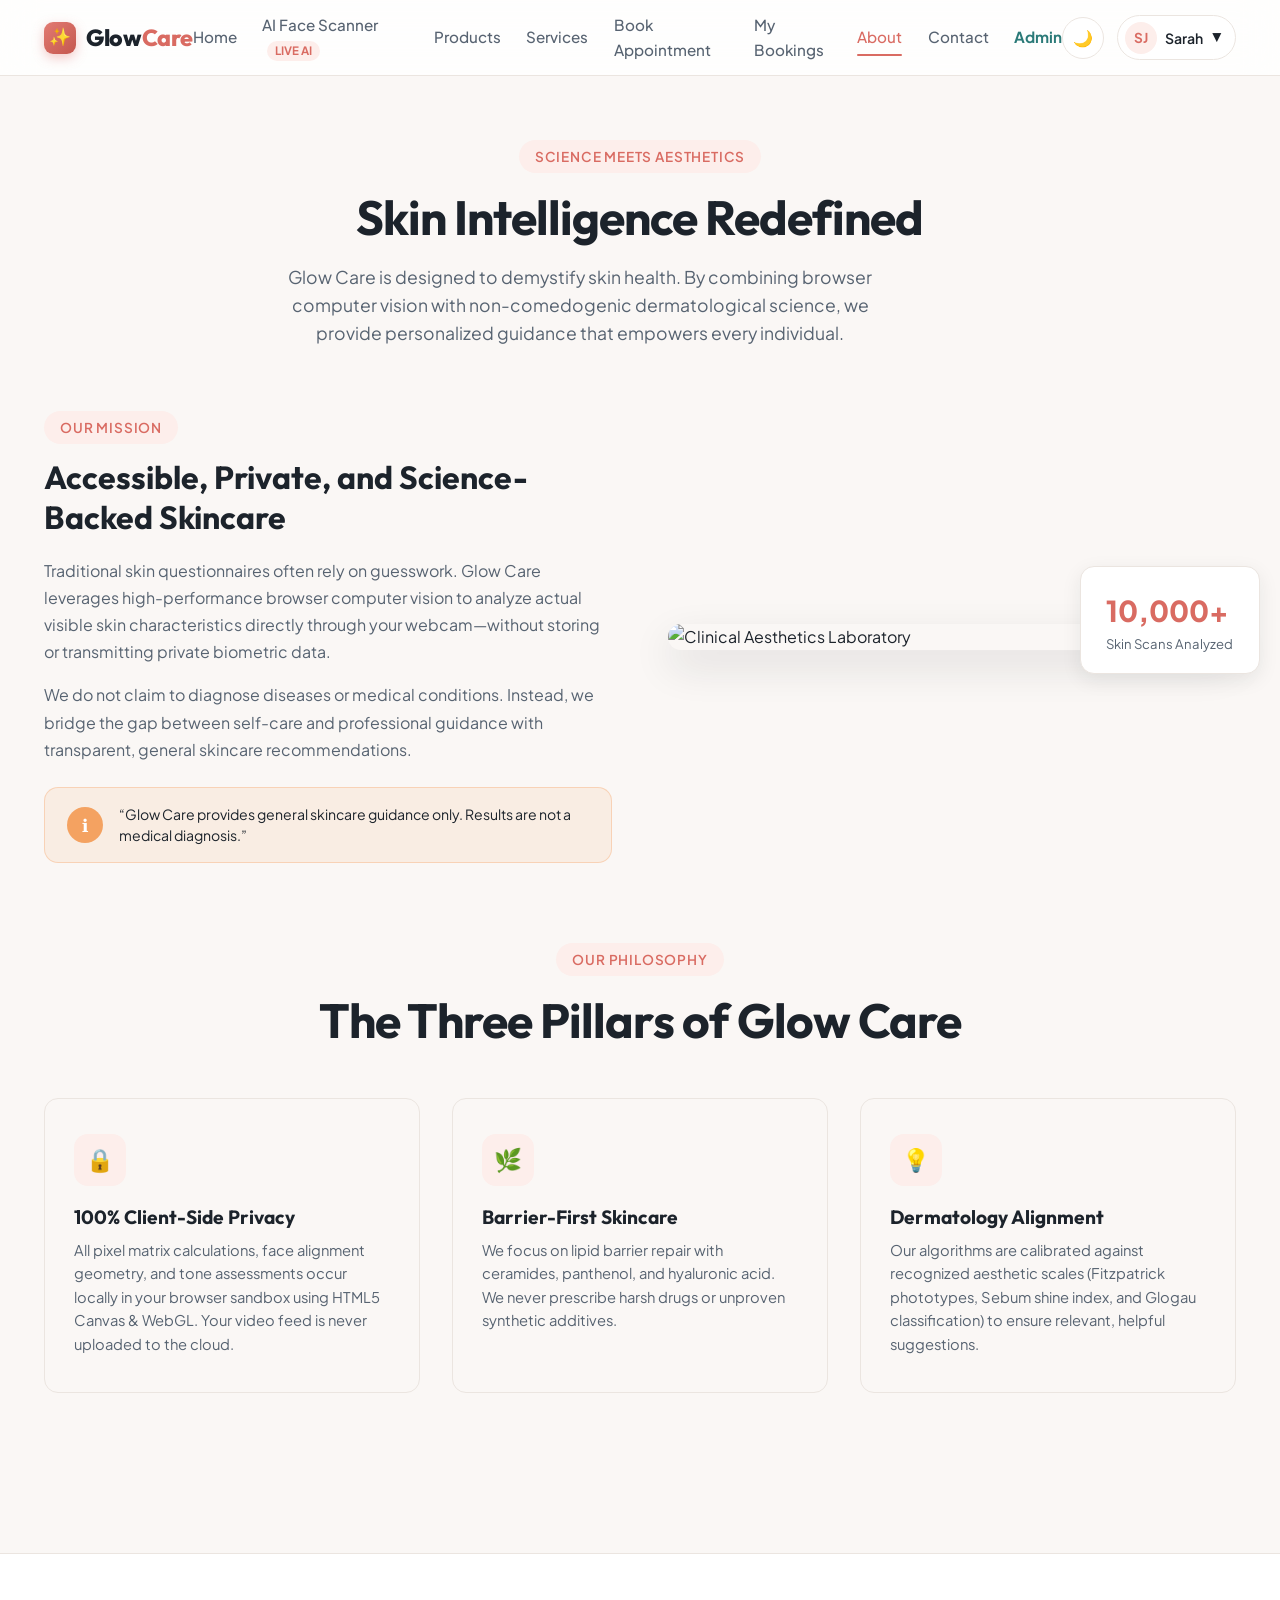
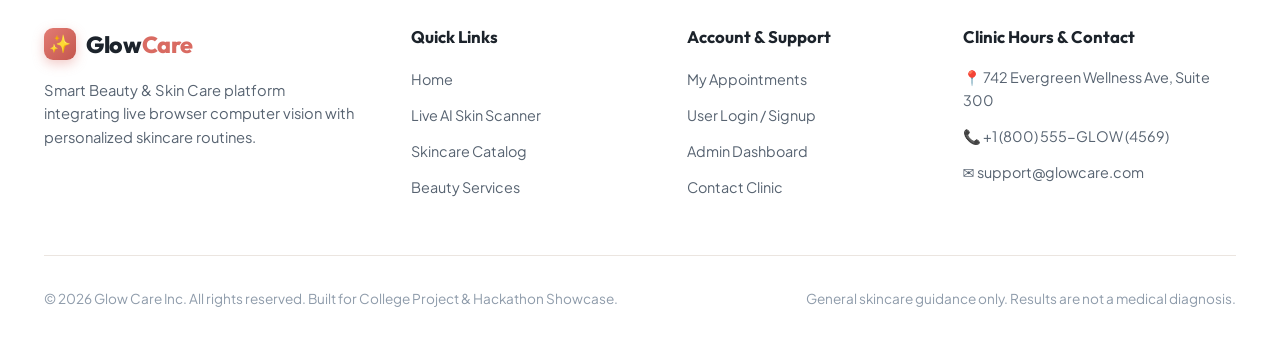
==== commit b4262d06: "style: remove heart (favorites) and square (cart) icons from navbar" ====
--- a/about.html
+++ b/about.html
@@ -35,16 +35,6 @@
 
       <div class="nav-actions">
         <button id="theme-toggle-btn" class="btn-icon" title="Toggle Light/Dark Theme">🌙</button>
-
-        <button id="favorites-toggle-btn" class="btn-icon" title="Saved Favorites">
-          ❤️
-          <span id="nav-fav-count" class="badge-count" style="display:none;">0</span>
-        </button>
-
-        <button id="cart-toggle-btn" class="btn-icon" title="Shopping Cart">
-          🛍️
-          <span id="nav-cart-count" class="badge-count" style="display:none;">0</span>
-        </button>
 
         <div class="user-menu-wrapper">
           <button id="user-avatar-btn" class="user-avatar-btn">
